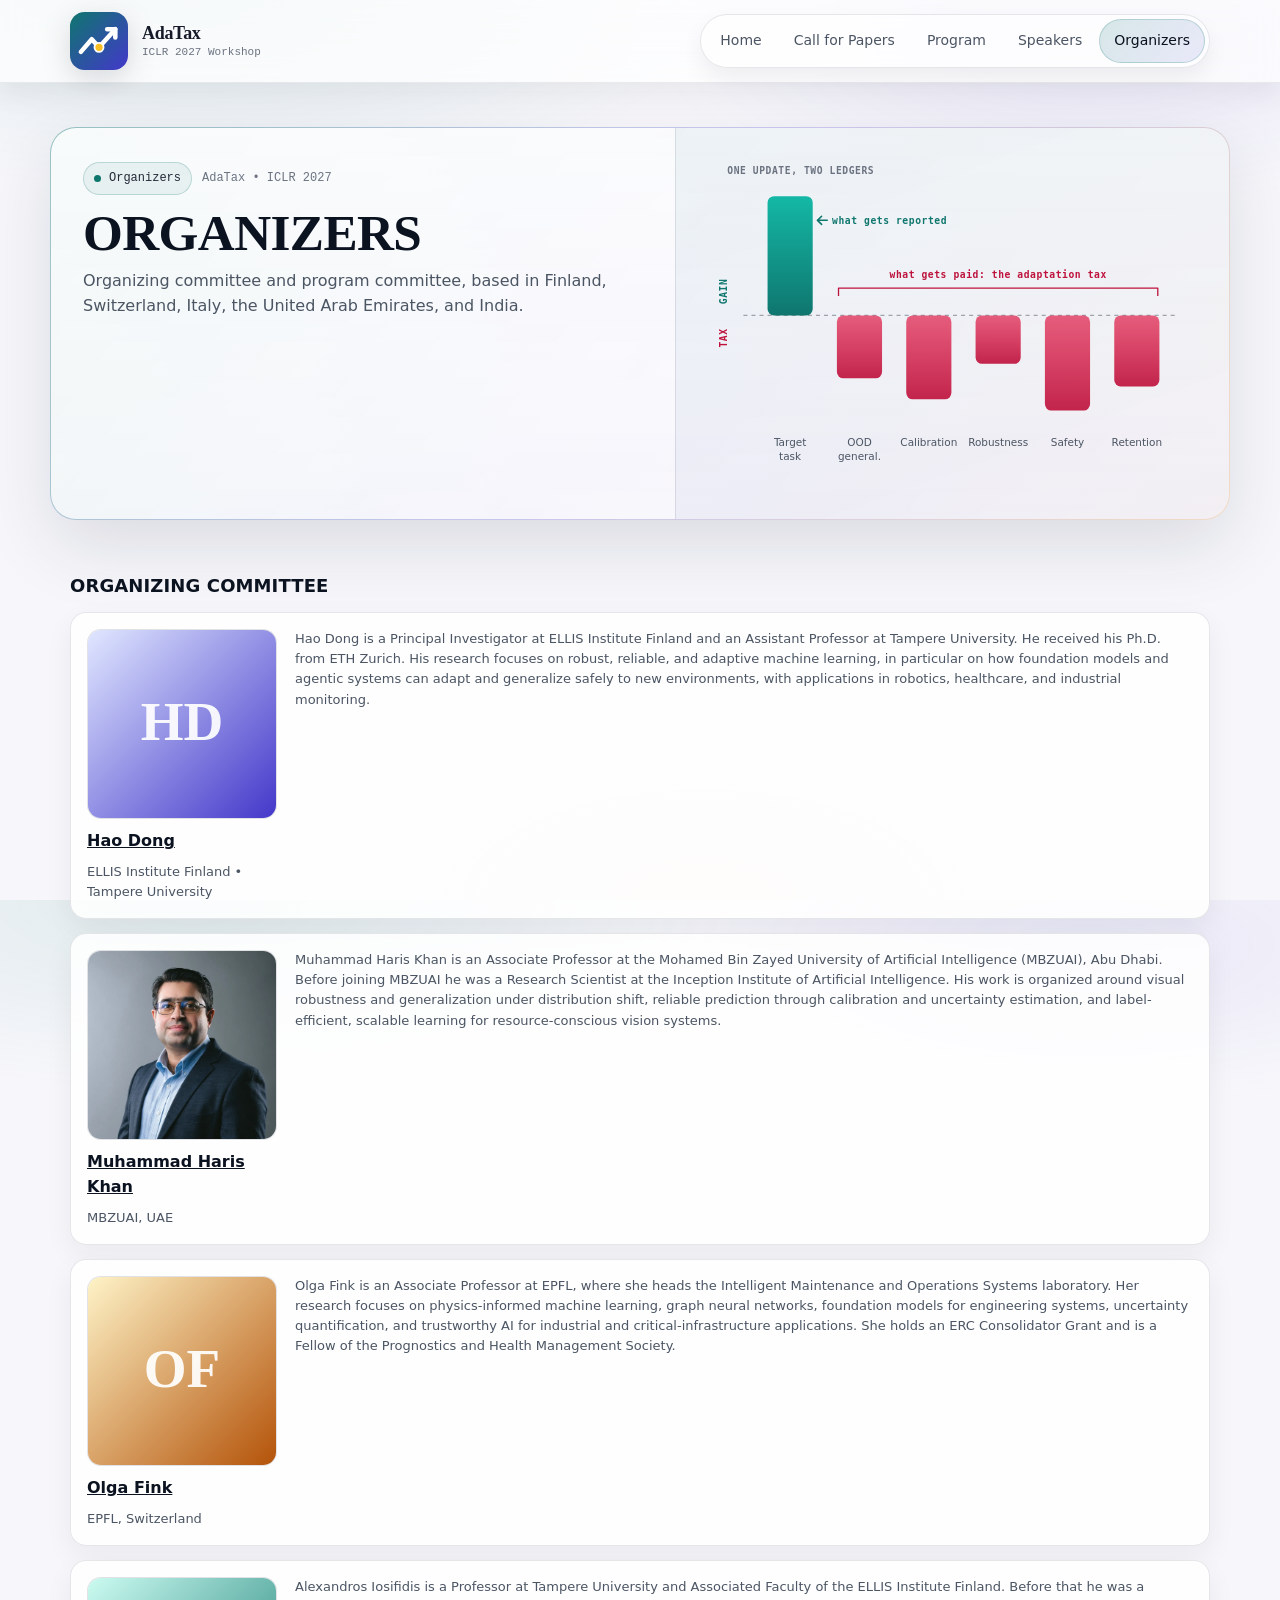
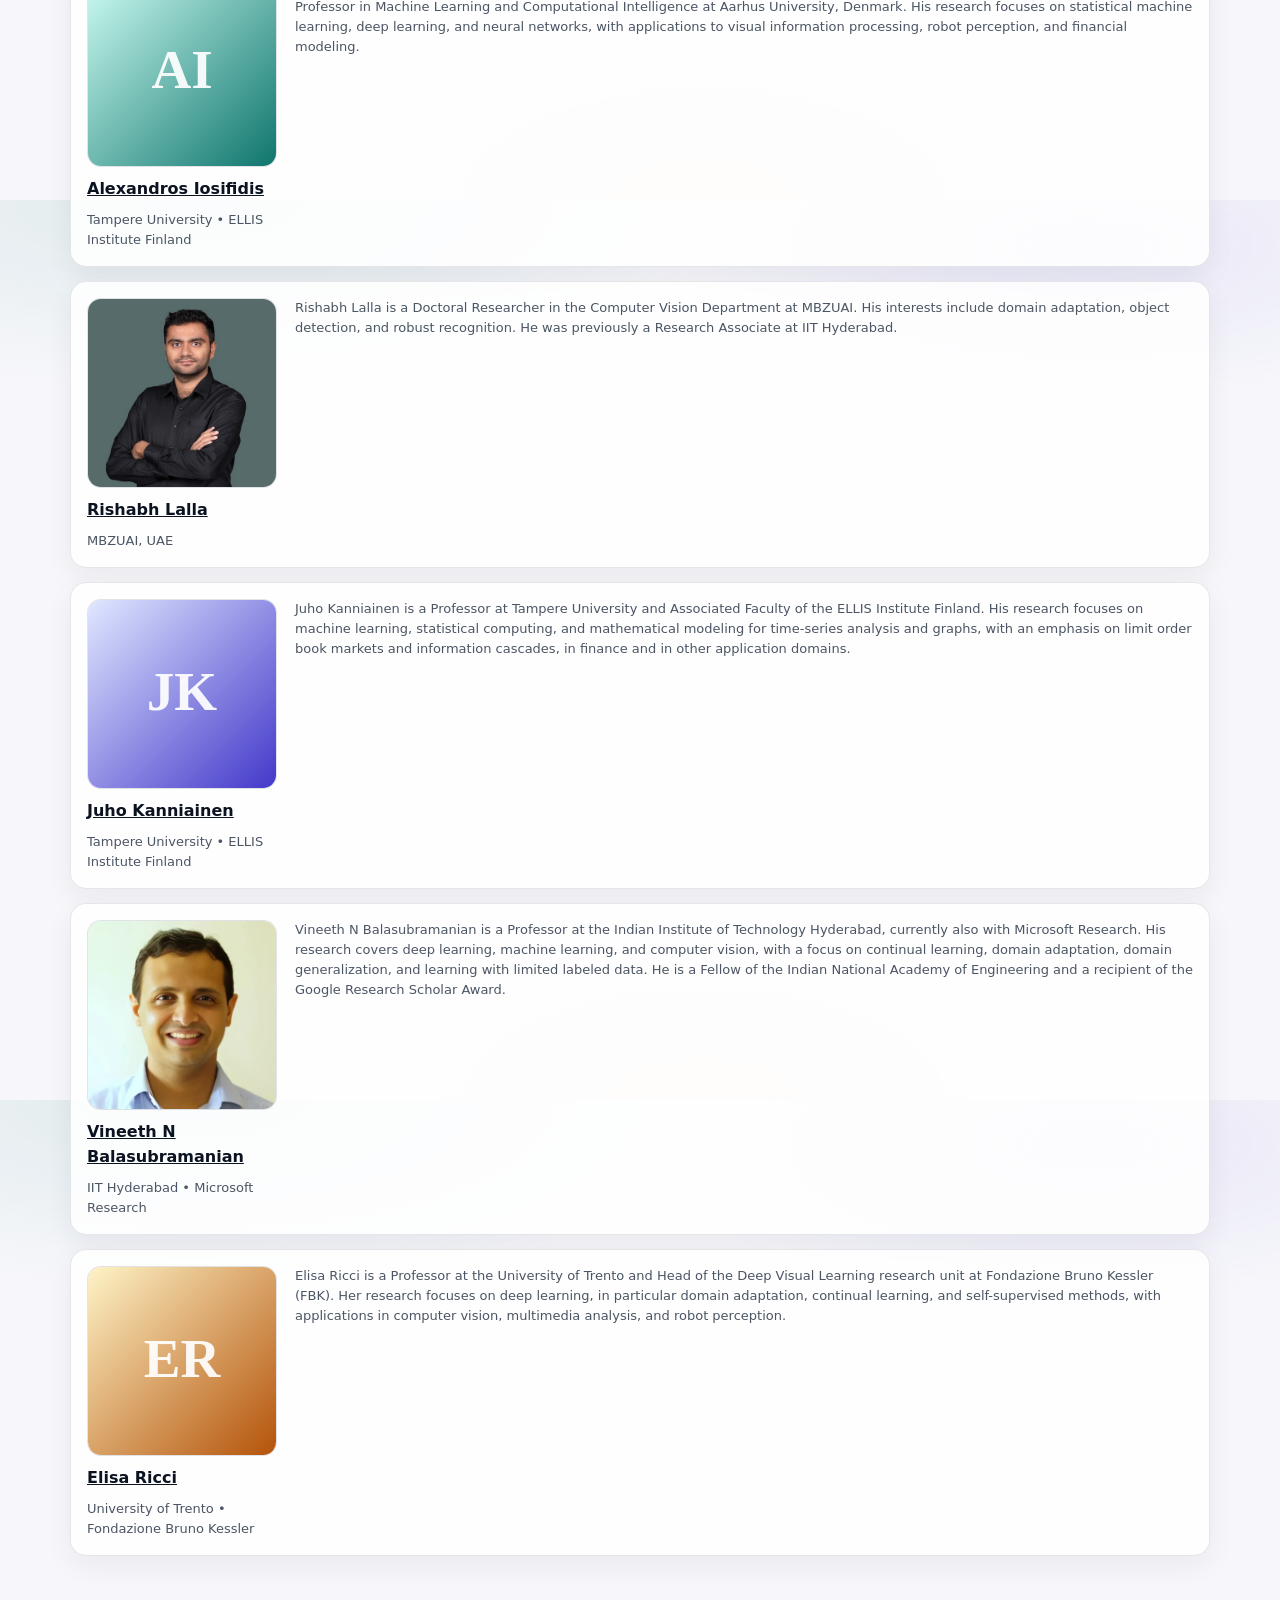
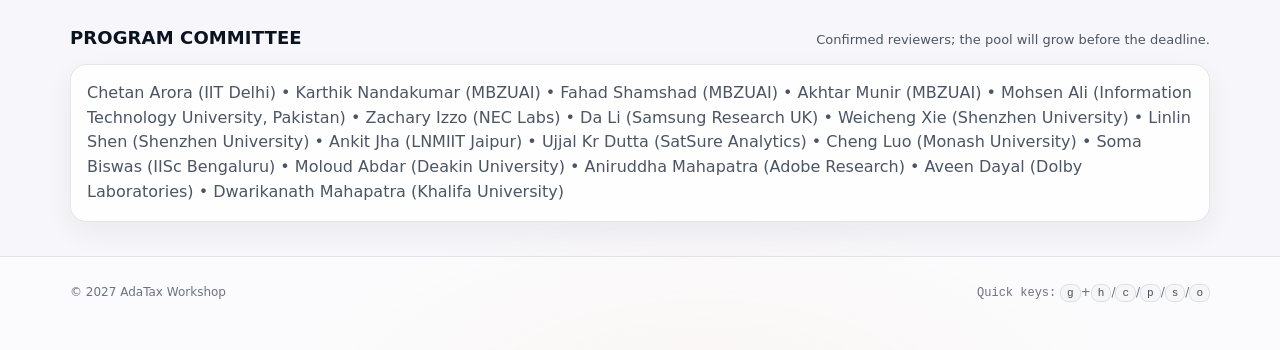
==== organizers.html @ 50b35547 "AdaTax @ ICLR 2027 workshop website Static site (Home, Call for Papers, Program, Speakers, Organizer" ====
<!DOCTYPE html>
<html lang="en">
<head>
<meta charset="utf-8"/>
<meta content="width=device-width,initial-scale=1" name="viewport"/>
<title>AdaTax @ ICLR 2027 — Organizers</title>
<meta content="Organizers and program committee of AdaTax — The Adaptation Tax: What Breaks When We Update Models? at ICLR 2027." name="description"/>
<meta content="#0a0f1f" name="theme-color"/>
<link href="images/logo.svg" rel="icon" type="image/svg+xml"/>
<link href="styles.css" rel="stylesheet"/>
</head>
<body>
<div class="topbar">
<div class="container navwrap">
<div class="bar">
<a aria-label="AdaTax Home" class="brand" href="index.html">
<span class="logoWrap">
<img alt="AdaTax logo" class="logo" decoding="async" height="58" src="images/logo.svg" width="58"/>
</span>
<span class="brandText">
<span class="brandTitle"><span class="brandAcr">AdaTax</span></span>
<span class="brandMeta">ICLR 2027 Workshop</span>
</span>
</a>
<button aria-label="Toggle menu" class="menuBtn">Menu ▾</button>
<nav aria-label="Primary navigation" class="nav">
<a href="index.html">Home</a>
<a href="call-for-papers.html">Call for Papers</a>
<a href="program.html">Program</a>
<a href="speakers.html">Speakers</a>
<a href="organizers.html">Organizers</a>
</nav>
</div>
</div>
</div>
<main>
<div class="container hero">
<div class="heroCard">
<div class="heroGrid">
<div class="heroText">
<div class="kicker">
<span class="pill"><span class="dot"></span>Organizers</span>
<span>AdaTax • ICLR 2027</span>
</div>
<h1>ORGANIZERS</h1>
<p class="sub">
            Organizing committee and program committee, based in Finland, Switzerland, Italy, the United Arab Emirates, and India.
          </p>
</div>
<div aria-hidden="true" class="heroArt">
<img alt="" src="images/hero.svg"/>
</div>
</div>
</div>
</div>
<section>
<div class="container">
<div class="sectionHead">
<h2>Organizing Committee</h2>
</div>
<div class="grid cols1">
<div class="card"><div class="cardPad"><div class="orgRow"><div class="orgLeft"><div class="orgPhoto"><img alt="Hao Dong" src="images/people/hao-dong.svg"/></div><div class="orgMeta"><h3><a class="nameLink" href="https://donghao51.github.io/" rel="noopener" target="_blank">Hao Dong</a></h3><div class="aff">ELLIS Institute Finland • Tampere University</div></div></div><div class="orgBio"><p>Hao Dong is a Principal Investigator at ELLIS Institute Finland and an Assistant Professor at Tampere University. He received his Ph.D. from ETH Zurich. His research focuses on robust, reliable, and adaptive machine learning, in particular on how foundation models and agentic systems can adapt and generalize safely to new environments, with applications in robotics, healthcare, and industrial monitoring.</p></div></div></div></div>
<div class="card"><div class="cardPad"><div class="orgRow"><div class="orgLeft"><div class="orgPhoto"><img alt="Muhammad Haris Khan" src="images/people/muhammad-haris-khan.jpg"/></div><div class="orgMeta"><h3><a class="nameLink" href="https://m-haris-khan.com/" rel="noopener" target="_blank">Muhammad Haris Khan</a></h3><div class="aff">MBZUAI, UAE</div></div></div><div class="orgBio"><p>Muhammad Haris Khan is an Associate Professor at the Mohamed Bin Zayed University of Artificial Intelligence (MBZUAI), Abu Dhabi. Before joining MBZUAI he was a Research Scientist at the Inception Institute of Artificial Intelligence. His work is organized around visual robustness and generalization under distribution shift, reliable prediction through calibration and uncertainty estimation, and label-efficient, scalable learning for resource-conscious vision systems.</p></div></div></div></div>
<div class="card"><div class="cardPad"><div class="orgRow"><div class="orgLeft"><div class="orgPhoto"><img alt="Olga Fink" src="images/people/olga-fink.svg"/></div><div class="orgMeta"><h3><a class="nameLink" href="https://people.epfl.ch/olga.fink?lang=en" rel="noopener" target="_blank">Olga Fink</a></h3><div class="aff">EPFL, Switzerland</div></div></div><div class="orgBio"><p>Olga Fink is an Associate Professor at EPFL, where she heads the Intelligent Maintenance and Operations Systems laboratory. Her research focuses on physics-informed machine learning, graph neural networks, foundation models for engineering systems, uncertainty quantification, and trustworthy AI for industrial and critical-infrastructure applications. She holds an ERC Consolidator Grant and is a Fellow of the Prognostics and Health Management Society.</p></div></div></div></div>
<div class="card"><div class="cardPad"><div class="orgRow"><div class="orgLeft"><div class="orgPhoto"><img alt="Alexandros Iosifidis" src="images/people/alexandros-iosifidis.svg"/></div><div class="orgMeta"><h3><a class="nameLink" href="https://sites.google.com/view/iosifidis" rel="noopener" target="_blank">Alexandros Iosifidis</a></h3><div class="aff">Tampere University • ELLIS Institute Finland</div></div></div><div class="orgBio"><p>Alexandros Iosifidis is a Professor at Tampere University and Associated Faculty of the ELLIS Institute Finland. Before that he was a Professor in Machine Learning and Computational Intelligence at Aarhus University, Denmark. His research focuses on statistical machine learning, deep learning, and neural networks, with applications to visual information processing, robot perception, and financial modeling.</p></div></div></div></div>
<div class="card"><div class="cardPad"><div class="orgRow"><div class="orgLeft"><div class="orgPhoto"><img alt="Rishabh Lalla" src="images/people/rishabh-lalla.jpg"/></div><div class="orgMeta"><h3><a class="nameLink" href="https://scholar.google.com/citations?user=XBQr2lwAAAAJ&amp;hl=en" rel="noopener" target="_blank">Rishabh Lalla</a></h3><div class="aff">MBZUAI, UAE</div></div></div><div class="orgBio"><p>Rishabh Lalla is a Doctoral Researcher in the Computer Vision Department at MBZUAI. His interests include domain adaptation, object detection, and robust recognition. He was previously a Research Associate at IIT Hyderabad.</p></div></div></div></div>
<div class="card"><div class="cardPad"><div class="orgRow"><div class="orgLeft"><div class="orgPhoto"><img alt="Juho Kanniainen" src="images/people/juho-kanniainen.svg"/></div><div class="orgMeta"><h3><a class="nameLink" href="https://www.tuni.fi/fi/ihmiset/juho-kanniainen" rel="noopener" target="_blank">Juho Kanniainen</a></h3><div class="aff">Tampere University • ELLIS Institute Finland</div></div></div><div class="orgBio"><p>Juho Kanniainen is a Professor at Tampere University and Associated Faculty of the ELLIS Institute Finland. His research focuses on machine learning, statistical computing, and mathematical modeling for time-series analysis and graphs, with an emphasis on limit order book markets and information cascades, in finance and in other application domains.</p></div></div></div></div>
<div class="card"><div class="cardPad"><div class="orgRow"><div class="orgLeft"><div class="orgPhoto"><img alt="Vineeth N Balasubramanian" src="images/people/vineeth-balasubramanian.jpg"/></div><div class="orgMeta"><h3><a class="nameLink" href="https://people.iith.ac.in/vineethnb/" rel="noopener" target="_blank">Vineeth N Balasubramanian</a></h3><div class="aff">IIT Hyderabad • Microsoft Research</div></div></div><div class="orgBio"><p>Vineeth N Balasubramanian is a Professor at the Indian Institute of Technology Hyderabad, currently also with Microsoft Research. His research covers deep learning, machine learning, and computer vision, with a focus on continual learning, domain adaptation, domain generalization, and learning with limited labeled data. He is a Fellow of the Indian National Academy of Engineering and a recipient of the Google Research Scholar Award.</p></div></div></div></div>
<div class="card"><div class="cardPad"><div class="orgRow"><div class="orgLeft"><div class="orgPhoto"><img alt="Elisa Ricci" src="images/people/elisa-ricci.svg"/></div><div class="orgMeta"><h3><a class="nameLink" href="https://eliricci.eu/" rel="noopener" target="_blank">Elisa Ricci</a></h3><div class="aff">University of Trento • Fondazione Bruno Kessler</div></div></div><div class="orgBio"><p>Elisa Ricci is a Professor at the University of Trento and Head of the Deep Visual Learning research unit at Fondazione Bruno Kessler (FBK). Her research focuses on deep learning, in particular domain adaptation, continual learning, and self-supervised methods, with applications in computer vision, multimedia analysis, and robot perception.</p></div></div></div></div>
</div>
</div>
</section>
<section>
<div class="container">
<div class="sectionHead">
<h2>Program Committee</h2>
<p>Confirmed reviewers; the pool will grow before the deadline.</p>
</div>
<div class="card">
<div class="cardPad">
<p style="margin:0; color:var(--muted);">
            Chetan Arora (IIT Delhi) • Karthik Nandakumar (MBZUAI) • Fahad Shamshad (MBZUAI) • Akhtar Munir (MBZUAI) • Mohsen Ali (Information Technology University, Pakistan) • Zachary Izzo (NEC Labs) • Da Li (Samsung Research UK) • Weicheng Xie (Shenzhen University) • Linlin Shen (Shenzhen University) • Ankit Jha (LNMIIT Jaipur) • Ujjal Kr Dutta (SatSure Analytics) • Cheng Luo (Monash University) • Soma Biswas (IISc Bengaluru) • Moloud Abdar (Deakin University) • Aniruddha Mahapatra (Adobe Research) • Aveen Dayal (Dolby Laboratories) • Dwarikanath Mahapatra (Khalifa University)
          </p>
</div>
</div>
</div>
</section>
</main>
<footer class="footer">
<div class="container footerGrid">
<div>© 2027 AdaTax Workshop</div>
<div style="text-align:right;">
<span style="font-family:var(--mono);">Quick keys:</span>
<kbd class="key">g</kbd>+<kbd class="key">h</kbd>/<kbd class="key">c</kbd>/<kbd class="key">p</kbd>/<kbd class="key">s</kbd>/<kbd class="key">o</kbd>
</div>
</div>
</footer>
<script src="script.js"></script>
</body>
</html>
---- styles.css ----
:root{
  --bg: #f7f7fb;
  --paper: #ffffff;
  --ink: #0b1220;
  --muted: #4b5563;
  --faint: #6b7280;
  --line: rgba(15,23,42,.10);
  --shadow: 0 18px 55px rgba(15,23,42,.10);

  --accent: #0f766e; /* teal */
  --accent2:#4338ca; /* indigo */
  --accent3:#d97706; /* amber */

  --radius: 16px;
  --radius2: 26px;
  --max: 1180px;

  --sans: ui-sans-serif, system-ui, -apple-system, Segoe UI, Roboto, Helvetica, Arial, "Apple Color Emoji","Segoe UI Emoji";
  --serif: ui-serif, Georgia, Cambria, "Times New Roman", Times, serif;
  --mono: ui-monospace, SFMono-Regular, Menlo, Monaco, Consolas, "Liberation Mono", "Courier New", monospace;
}

*{box-sizing:border-box}
html,body{height:100%}
body{
  margin:0;
  font-family: var(--sans);
  color: var(--ink);
  line-height:1.55;
  background:
    radial-gradient(900px 320px at 15% 0%, rgba(15,118,110,.10), transparent 60%),
    radial-gradient(800px 300px at 85% 5%, rgba(67,56,202,.08), transparent 55%),
    radial-gradient(700px 320px at 55% 100%, rgba(217,119,6,.08), transparent 60%),
    var(--bg);
}

a{color:inherit}
a:hover{opacity:.92}
small{color:var(--faint)}
img{max-width:100%; display:block}

.container{max-width:var(--max); margin:0 auto; padding:0 20px; position:relative}


.topbar{
  position:sticky; top:0; z-index:60;
  background: rgba(255,255,255,.72);
  backdrop-filter: blur(16px);
  border-bottom:1px solid rgba(15,23,42,.08);
  box-shadow: 0 12px 28px rgba(2,6,23,.06);
}
.topbar:after{display:none}
.bar{
  display:flex; align-items:center; justify-content:space-between;
  gap:16px;
  padding:12px 0;
}
.brand{
  display:flex; align-items:center; gap:14px;
  text-decoration:none;
}
.logoWrap{
  width:150px; height:101px;
  border-radius:0;
  padding:0;
  background: transparent;
  box-shadow: none;
  flex: 0 0 auto;
}
.logo{
  width:100%; height:100%;
  border-radius:0;
  display:block;
  object-fit: contain;
  border:0;
  background: transparent;
  filter: drop-shadow(0 12px 18px rgba(2,6,23,.16));
}
.brandText{display:flex; flex-direction:column; line-height:1.05}
.brandTitle{
  font-weight:800;
  font-size:18px;
  letter-spacing:-.3px;
  color: rgba(2,6,23,.92);
  white-space:nowrap;
}
.brandAcr{font-family: var(--serif)}
.brandEdition{
  font-family: var(--mono);
  font-weight:650;
  font-size:12px;
  color: rgba(2,6,23,.62);
}
.brandMeta{
  font-family: var(--mono);
  font-size:11px;
  color: var(--faint);
  margin-top:4px;
  white-space:nowrap;
}
@media (max-width: 520px){
  .logoWrap{width:96px; height:64px}
  .brandTitle{font-size:16px}
}

@media (max-width: 420px){
  .brandEdition{display:none}
  .brandMeta{display:none}
  .brandTitle{font-size:15px}
}

.nav{
  display:flex; align-items:center; gap:2px;
  padding:4px;
  border-radius:999px;
  border:1px solid rgba(15,23,42,.10);
  background: rgba(255,255,255,.58);
  box-shadow: 0 10px 22px rgba(2,6,23,.06);
}
.nav a{
  text-decoration:none;
  color: var(--muted);
  font-size:14px;
  padding:10px 14px;
  border-radius: 999px;
  border:1px solid transparent;
}
.nav a.active{
  color: var(--ink);
  background: linear-gradient(135deg, rgba(15,118,110,.16), rgba(67,56,202,.10));
  border-color: rgba(15,118,110,.22);
}
.nav a:hover{
  color: var(--ink);
  background: rgba(15,23,42,.03);
  border-color: rgba(15,23,42,.10);
}
.menuBtn{
  display:none;
  border:1px solid var(--line);
  background: rgba(15,23,42,.03);
  padding:10px 12px;
  border-radius: 999px;
  cursor:pointer;
}
@media (max-width: 920px){
  .nav{display:none}
  .menuBtn{display:inline-flex}
  .navwrap.open .nav{
    display:flex;
    position:absolute;
    top:100%;
    left:0; right:0;
    flex-direction:column;
    align-items:flex-start;
    gap:6px;
    padding:10px 20px 16px;
    background: rgba(247,247,251,.94);
    border-bottom:1px solid var(--line);
  }
  .navwrap.open .nav a{width:100%}
}

/* hero */
.hero{padding:44px 0 18px}
.heroCard{
  border-radius: var(--radius2);
  border:1px solid transparent;
  background:
    linear-gradient(rgba(255,255,255,.92), rgba(255,255,255,.84)) padding-box,
    linear-gradient(125deg, rgba(15,118,110,.40), rgba(67,56,202,.26), rgba(217,119,6,.22)) border-box;
  box-shadow: 0 26px 70px rgba(15,23,42,.12);
  overflow:hidden;
}
.heroGrid{
  display:grid;
  grid-template-columns: 1.06fr .94fr;
}
@media (max-width: 980px){ .heroGrid{grid-template-columns:1fr} }

.heroText{padding:34px 32px 30px}
.heroArt{
  border-left:1px solid var(--line);
  background: rgba(15,23,42,.01);
  display:grid; place-items:stretch;
}
@media (max-width: 980px){ .heroArt{border-left:0; border-top:1px solid var(--line)} }
.heroArt img{width:100%; height:100%; object-fit:cover; min-height: 280px}

.kicker{
  display:flex; flex-wrap:wrap; gap:10px; align-items:center;
  font-family: var(--mono);
  font-size:12px;
  color: var(--faint);
}
.pill{
  display:inline-flex; align-items:center; gap:8px;
  padding:6px 10px;
  border-radius:999px;
  border:1px solid rgba(15,118,110,.22);
  background: rgba(15,118,110,.07);
  color: rgba(2,6,23,.85);
}
.pill .dot{width:7px; height:7px; border-radius:50%; background: var(--accent)}
h1{
  font-family: var(--serif);
  margin:12px 0 10px;
  font-size: clamp(34px, 4vw, 52px);
  line-height: 1.03;
  letter-spacing: -.6px;
}
@media (max-width: 520px){ h1{font-size:34px} }

.sub{
  margin:0;
  color: var(--muted);
  font-size: 16px;
  max-width: 70ch;
}
.infoRow{
  display:flex; flex-wrap:wrap; gap:10px;
  margin-top:16px;
}
.chip{
  display:inline-flex; align-items:center; gap:10px;
  padding:10px 12px;
  border-radius: 999px;
  border:1px solid var(--line);
  background: rgba(15,23,42,.02);
  color: rgba(2,6,23,.86);
  font-size:13px;
}
.chip b{font-family: var(--mono); font-weight:650; color: rgba(2,6,23,.72)}
.actions{display:flex; flex-wrap:wrap; gap:10px; margin-top:16px}
.btn{
  display:inline-flex; align-items:center; gap:10px;
  padding:10px 14px;
  border-radius: 999px;
  border:1px solid var(--line);
  background: rgba(15,23,42,.02);
  text-decoration:none;
  color: var(--ink);
  font-size:14px;
}
.btn.primary{
  border-color: rgba(15,118,110,.22);
  background: linear-gradient(135deg, rgba(15,118,110,.10), rgba(67,56,202,.08));
}
.btn small{font-family: var(--mono); font-size:11px; color: var(--faint)}

/* sections */
section{padding:34px 0}
.sectionHead{
  display:flex; align-items:baseline; justify-content:space-between;
  gap:14px;
  margin-bottom:12px;
}
.sectionHead h2{
  margin:0;
  font-size:18px;
  letter-spacing:.12px;
  text-transform: uppercase;
}
.sectionHead p{margin:0; color: var(--muted); font-size:13px}

/* cards & grids */
.grid{display:grid; gap:14px}
.grid.cols3{grid-template-columns: repeat(3, minmax(0,1fr))}
.grid.cols2{grid-template-columns: repeat(2, minmax(0,1fr))}
@media (max-width: 980px){
  .grid.cols3{grid-template-columns: repeat(2, minmax(0,1fr))}
}
@media (max-width: 560px){
  .grid.cols3,.grid.cols2{grid-template-columns:1fr}
}

.card{
  border:1px solid var(--line);
  border-radius: var(--radius);
  background: rgba(255,255,255,.86);
  box-shadow: 0 10px 28px rgba(15,23,42,.06);
  overflow:hidden;
}
.cardPad{padding:16px}

/* big images */
.media{
  width: 100%;
  aspect-ratio: 1 / 1;         /* square tiles for 512×512 images */
  overflow: hidden;
  border-bottom: 1px solid var(--line);
  background: rgba(15,23,42,.02);
}
.media img{
  width: 100%;
  height: 100%;
  object-fit: cover;           /* safe: container is square */
  object-position: center;
  display: block;
}

/* remove CV overlay artifacts from older markup */
.corners, .corner, .badge{display:none !important}

.personTitle{
  display:flex; align-items:flex-start; justify-content:space-between; gap:10px;
}
.personTitle h3{
  margin:0;
  font-size:15px;
  letter-spacing:.1px;
}
.personTitle a.nameLink{
  text-decoration: underline;
  text-decoration-color: rgba(15,23,42,.18);
}
.personTitle .aff{
  margin-top:4px;
  color: var(--muted);
  font-size:13px;
}

ul.clean{
  margin:0;
  padding-left: 18px;
  color: var(--muted);
}
ul.clean li{margin:7px 0}

.paperList{
  margin:0;
  padding-left: 22px;
}
.paperList li{
  margin: 10px 0;
  padding-left: 4px;
}
.paperList li + li{
  border-top: 1px solid var(--line);
  padding-top: 12px;
}
.paperList .paperTitle{
  font-size: 15px;
  font-weight: 600;
  color: rgba(2,6,23,.92);
  letter-spacing: .1px;
}
.paperList .aff{
  margin-top: 4px;
  color: var(--muted);
  font-size: 13px;
}
.paperTag{
  display: inline-block !important;
  margin-left: 8px;
  padding: 2px 8px;
  border-radius: 999px;
  font-family: var(--mono);
  font-size: 11px;
  font-weight: 600;
  letter-spacing: .3px;
  vertical-align: middle;
}
.paperTag.tag4p{
  background: rgba(234,179,8,.15);
  color: #92560a;
  border: 1px solid rgba(234,179,8,.45);
}
.paperTag.boardId{
  float: right;
  margin-left: 12px;
  background: rgba(67,56,202,.12);
  color: #1d4ed8;
  border: 1px solid rgba(67,56,202,.4);
}

/* tables */
.tableWrap{
  overflow:auto;
  border-radius: var(--radius2);
  border:1px solid var(--line);
  background: rgba(255,255,255,.86);
  box-shadow: 0 10px 26px rgba(15,23,42,.06);
}
table{border-collapse:collapse; width:100%; min-width:680px}
th,td{
  padding:12px 14px;
  border-bottom:1px solid var(--line);
  text-align:left;
  vertical-align:top;
  font-size:13px;
}
th{
  font-family: var(--mono);
  color: rgba(2,6,23,.85);
  background: rgba(15,23,42,.02);
}
td{color: var(--muted)}
tr:last-child td{border-bottom:0}

/* footer */
.footer{
  padding:26px 0 48px;
  color: var(--faint);
  border-top:1px solid var(--line);
  font-size:12px;
  background: rgba(255,255,255,.55);
}
.footerGrid{
  display:grid;
  grid-template-columns: 1fr auto;
  gap:12px;
  align-items:center;
}
@media (max-width: 720px){ .footerGrid{grid-template-columns:1fr} }

kbd.key{
  padding:2px 6px;
  border-radius: 8px;
  border:1px solid var(--line);
  background: rgba(15,23,42,.02);
  font-size:11px;
  font-family: var(--mono);
  color: rgba(2,6,23,.70);
}


/* program: schedule + invited talks */
.tbdCard{border-radius: var(--radius2)}
.tbdText{
  margin:0;
  padding: 10px 2px;
  font-family: var(--mono);
  font-size: 16px;
  color: rgba(2,6,23,.78);
}

.schedNote{
  font-family: var(--mono);
  font-size: 12px;
  font-weight: 500;
  text-transform: none;
  letter-spacing: 0;
  color: var(--faint);
  margin-left: 8px;
}

.schedTable table{min-width: 560px}
.schedTable th{
  font-size: 12px;
  text-transform: uppercase;
  letter-spacing: .08em;
  padding: 14px 18px;
  background: linear-gradient(135deg, rgba(15,118,110,.08), rgba(67,56,202,.05));
  border-bottom: 1px solid rgba(15,118,110,.18);
}
.schedTable td{
  padding: 14px 18px;
  color: var(--ink);
  transition: background .15s ease;
}
.schedTable tbody tr:hover td{
  background: rgba(15,118,110,.04);
}
.schedTable .schedTime{
  font-family: var(--mono);
  font-size: 13px;
  font-weight: 650;
  color: rgba(2,6,23,.78);
  display: inline-block;
  padding: 4px 10px;
  border-radius: 999px;
  background: rgba(15,23,42,.04);
  border: 1px solid var(--line);
  white-space: nowrap;
}
.schedTable .schedActivity{
  font-size: 14px;
  font-weight: 600;
  color: var(--ink);
}
.schedTable tr.schedBreak td{
  background: rgba(217,119,6,.04);
}
.schedTable tr.schedBreak:hover td{
  background: rgba(217,119,6,.08);
}
.schedTable tr.schedBreak .schedActivity{
  color: rgba(2,6,23,.82);
  font-style: italic;
}
.schedTable tr.schedBreak .schedTime{
  background: rgba(217,119,6,.10);
  border-color: rgba(217,119,6,.22);
  color: rgba(154,52,18,.95);
}

.talkList{display:grid; gap:14px}
.talk{
  display:flex;
  gap:18px;
  padding:16px;
  align-items:flex-start;
}
.talkLeft{
  width: 230px;
  flex: 0 0 230px;
  display:flex;
  flex-direction:column;
  align-items:center;
  gap:10px;
  padding-right: 14px;
  border-right: 1px solid var(--line);
}
.talkPhoto{
  width: 132px;
  height: 132px;
  border-radius: 24px;
  object-fit: cover;
  border: 1px solid rgba(15,23,42,.10);
  box-shadow: 0 14px 28px rgba(2,6,23,.10);
  background: rgba(15,23,42,.02);
}
.talkWho{display:flex; flex-direction:column; gap:4px; text-align:center}
.talkName{font-weight: 850; letter-spacing: -.2px}
.talkAff{font-family: var(--mono); font-size: 12px; color: var(--muted)}

.talkRight{flex:1; min-width:0}
.talkField{margin:0 0 10px; color: var(--muted); font-size:14px; line-height:1.6}
.talkField:last-child{margin-bottom:0}
.talkLabel{font-family: var(--mono); font-weight:650; color: rgba(2,6,23,.85)}

@media (max-width: 780px){
  .talk{flex-direction:column}
  .talkLeft{
    width:auto; flex: 0 0 auto;
    flex-direction:row;
    justify-content:flex-start;
    align-items:center;
    text-align:left;
    padding-right:0;
    border-right:0;
    padding-bottom:12px;
    border-bottom: 1px solid var(--line);
  }
  .talkWho{text-align:left}
  .talkPhoto{width:96px; height:96px; border-radius:18px}
}


/* organizers layout */
.grid.cols1{grid-template-columns:1fr}
.orgRow{display:flex; gap:18px; align-items:flex-start}
.orgLeft{flex:0 0 190px; display:flex; flex-direction:column; gap:10px}
.orgPhoto{width:190px; aspect-ratio:1/1; overflow:hidden; border-radius:14px; border:1px solid var(--line); background: rgba(15,23,42,.02)}
.orgPhoto img{width:100%; height:100%; object-fit:cover}
.orgMeta h3{margin:0; font-size:16px}
.orgMeta .aff{margin-top:6px; color: var(--muted); font-size:13px}
.orgMeta .email{margin-top:6px; font-family: var(--mono); font-size:12px}
.orgMeta .email a{text-decoration:underline; text-decoration-color: rgba(15,23,42,.18)}
.orgBio{flex:1; color: var(--muted); font-size:13px}
.orgBio p{margin:0 0 10px}
.orgBio p:last-child{margin-bottom:0}
@media (max-width: 720px){
  .orgRow{flex-direction:column}
  .orgLeft{flex:0 0 auto; width:100%}
  .orgPhoto{width:100%}
}


/* ===== AdaTax additions ===== */
.logoWrap{width:58px; height:58px}
.logo{filter: drop-shadow(0 8px 14px rgba(2,6,23,.14))}
@media (max-width: 520px){ .logoWrap{width:46px; height:46px} }

.heroArt{background: linear-gradient(160deg, rgba(15,118,110,.06), rgba(67,56,202,.05))}
.heroArt img{object-fit:contain; padding:18px}

.notice{
  margin-top:16px;
  font-size:13px;
  color: var(--muted);
  padding:10px 12px;
  border-radius:12px;
  border:1px dashed rgba(217,119,6,.50);
  background: rgba(217,119,6,.06);
}

.grid.cols4{grid-template-columns: repeat(4, minmax(0,1fr))}
@media (max-width: 980px){ .grid.cols4{grid-template-columns: repeat(3, minmax(0,1fr))} }
@media (max-width: 720px){ .grid.cols4{grid-template-columns: repeat(2, minmax(0,1fr))} }

.cardPad p{margin:0 0 12px; color: var(--muted)}
.cardPad p:last-child{margin-bottom:0}
.cardPad h3{margin:0 0 8px; font-size:16px}
.cardPad p b, .cardPad li b{color: var(--ink)}

.qCard{border-top:3px solid var(--accent)}
.qCard.q2{border-top-color: var(--accent2)}
.qCard.q3{border-top-color: var(--accent3)}
.qLetter{
  font-family: var(--mono);
  font-size:12px;
  letter-spacing:.08em;
  text-transform:uppercase;
  color: var(--accent);
}
.qCard.q2 .qLetter{color: var(--accent2)}
.qCard.q3 .qLetter{color: #b45309}
.qCard h3{font-family: var(--serif); font-size:24px; margin:4px 0 8px}
.qCard .qAsk{font-style:italic; color: var(--ink)}

.datesTable table{min-width:0}
.datesTable td:first-child{white-space:nowrap; font-family: var(--mono); color: rgba(2,6,23,.80)}

.tag{
  display:inline-block;
  margin-left:6px;
  padding:1px 8px;
  border-radius:999px;
  font-family: var(--mono);
  font-size:11px;
  border:1px solid var(--line);
  background: rgba(15,23,42,.03);
  color: var(--faint);
  vertical-align: middle;
}
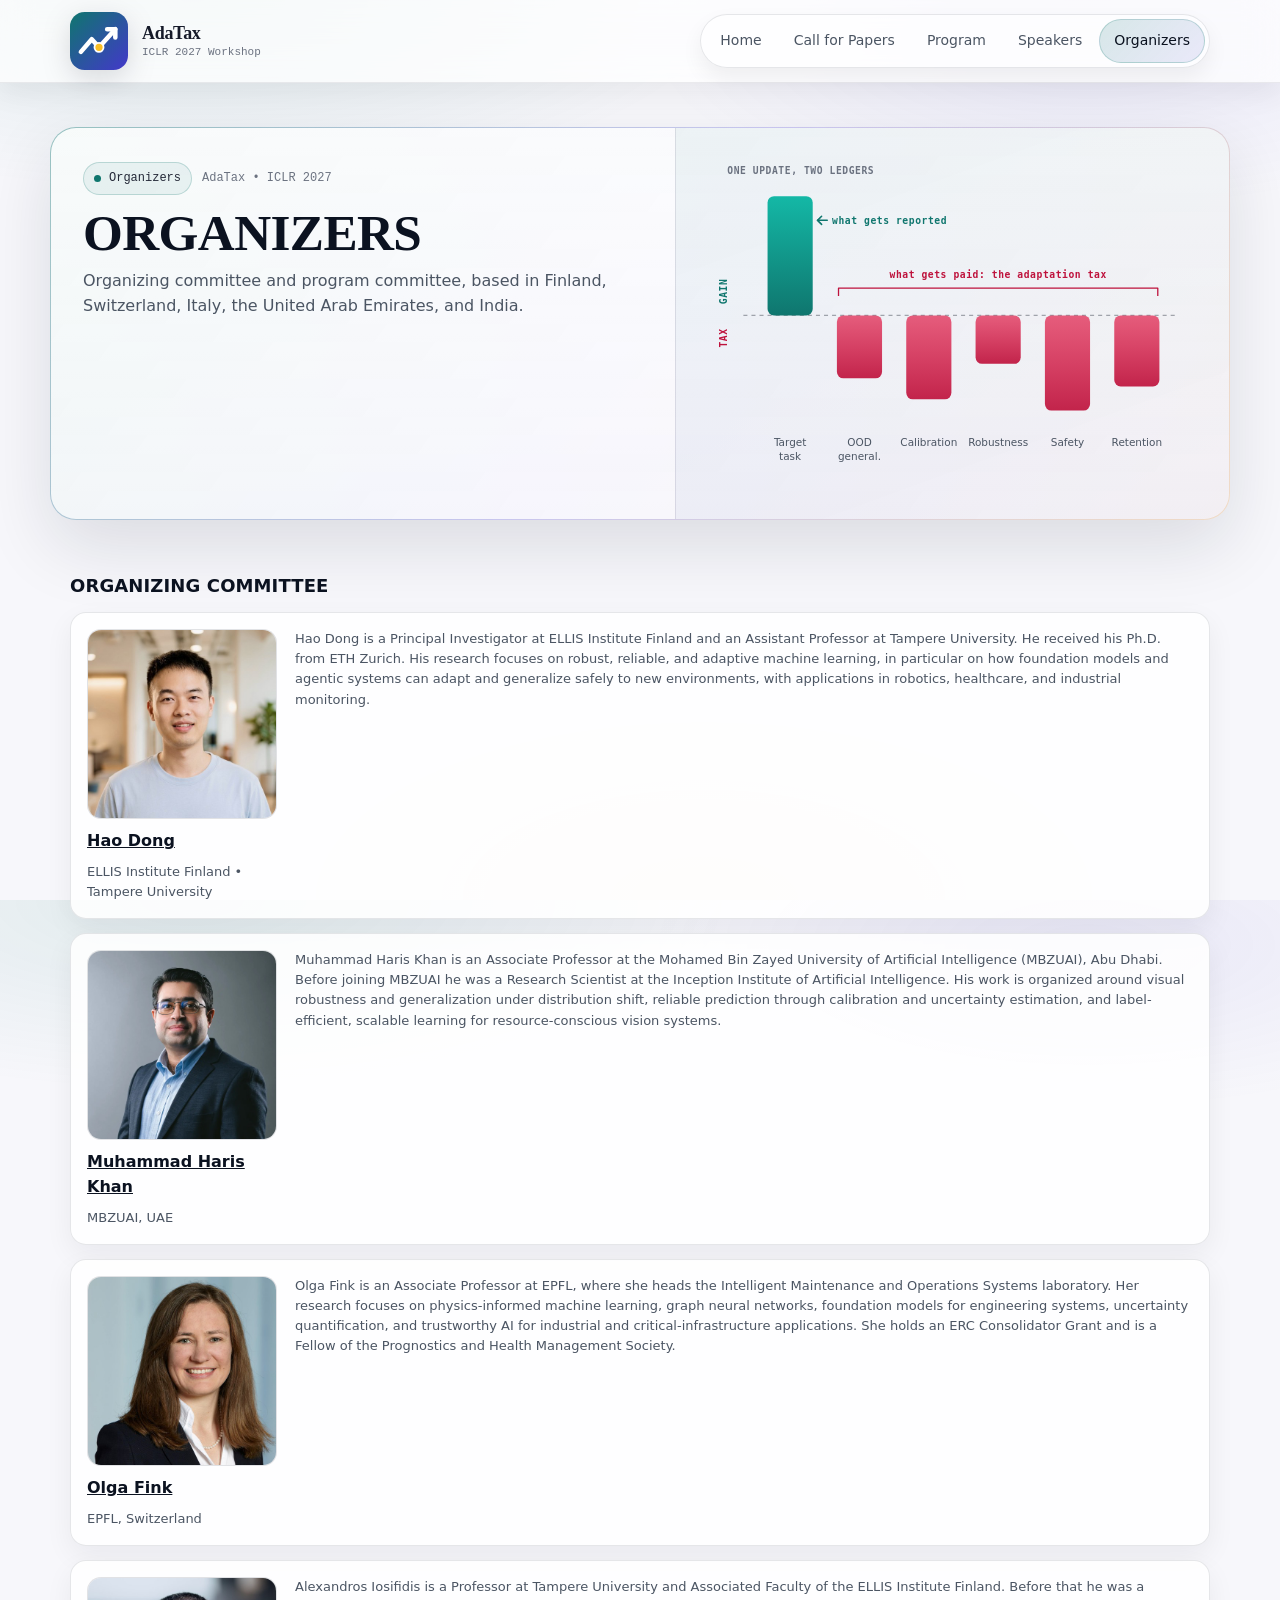
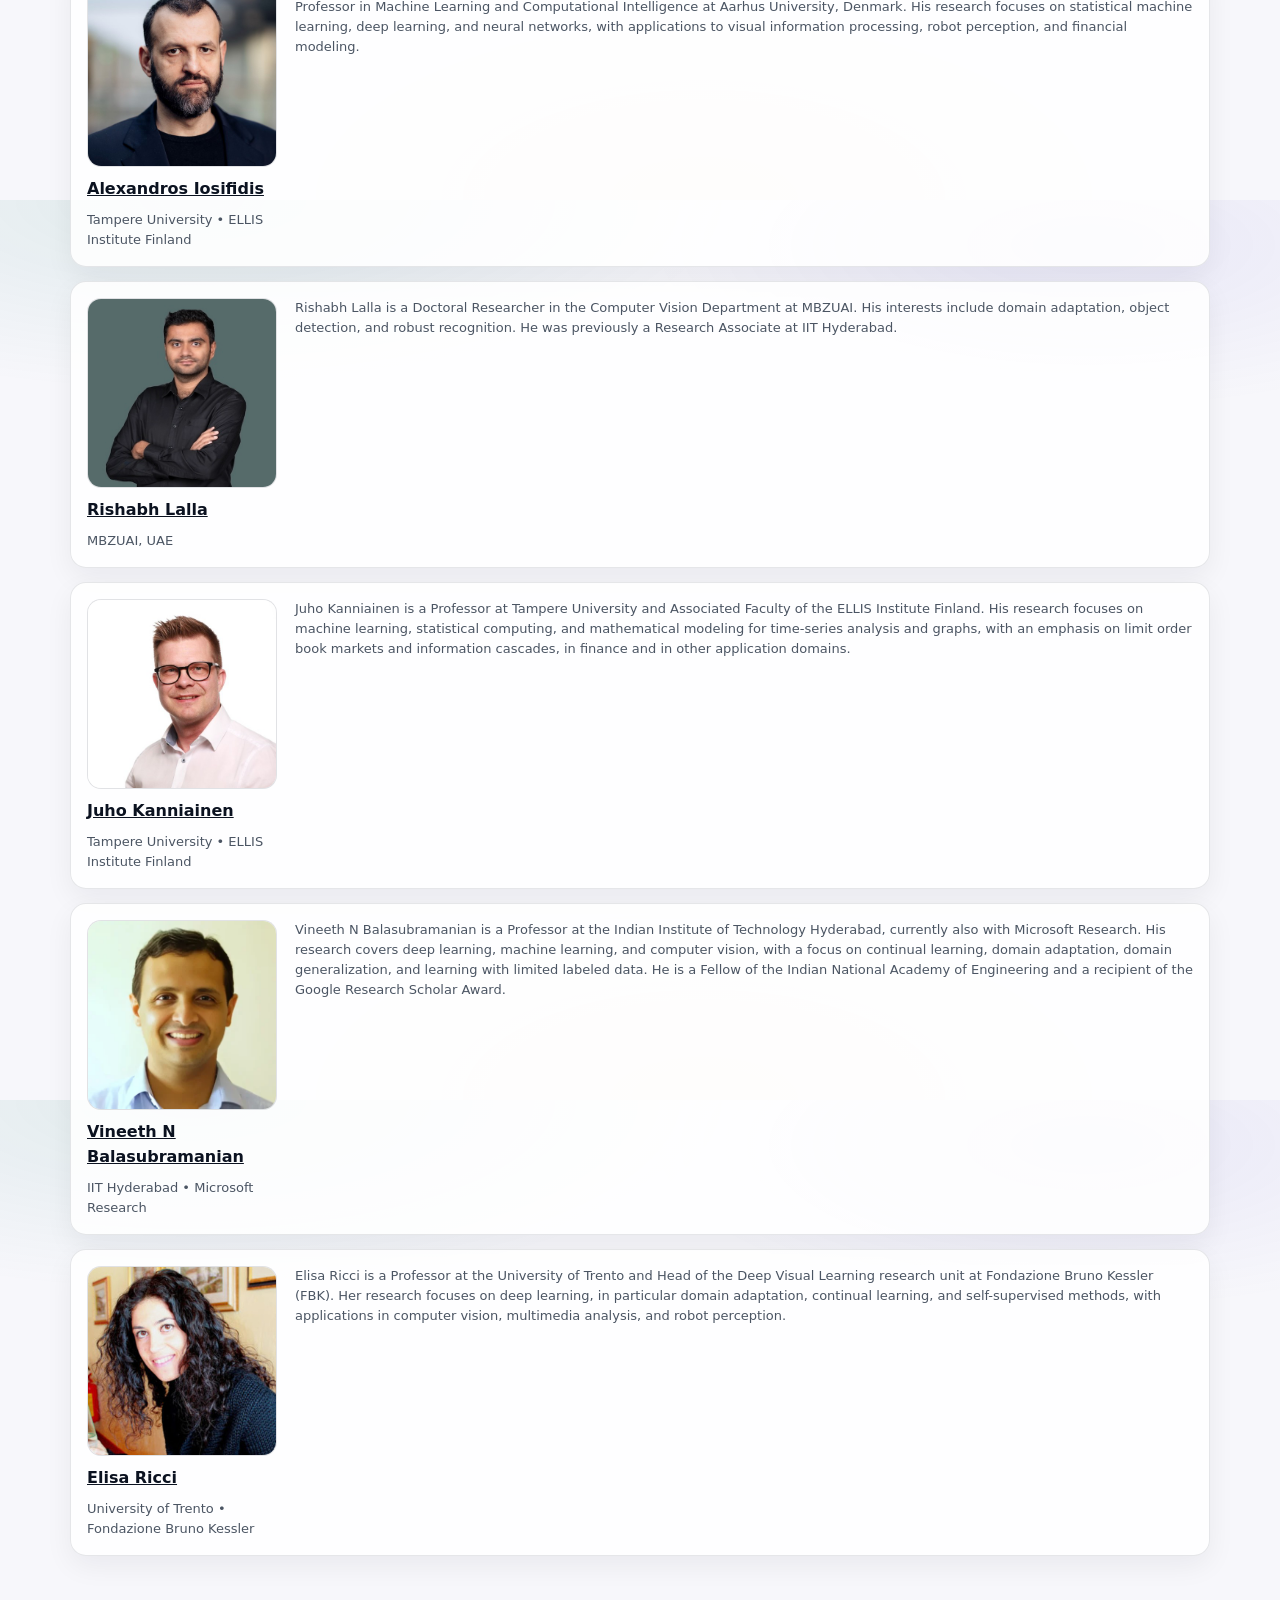
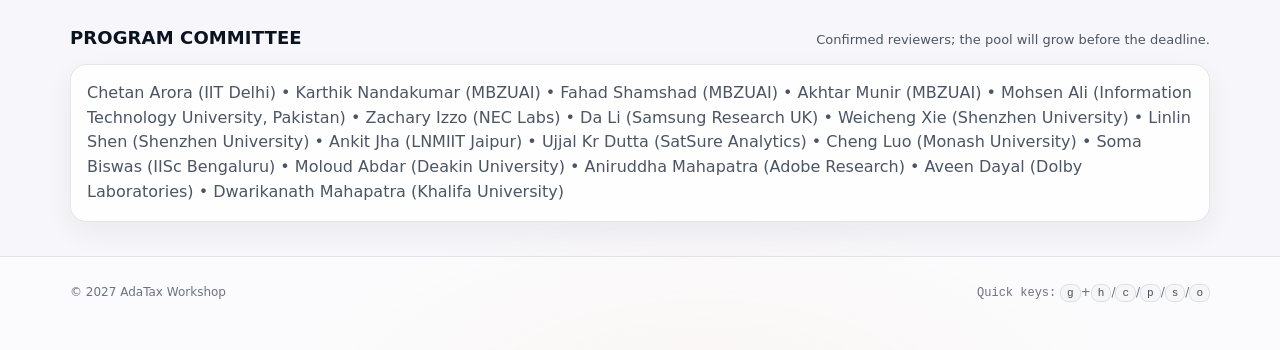
==== commit 048f2f51: "Add photos for all speakers and organizers Replace initials placeholders with 512x512 headshots from" ====
--- a/organizers.html
+++ b/organizers.html
@@ -59,14 +59,14 @@
 <h2>Organizing Committee</h2>
 </div>
 <div class="grid cols1">
-<div class="card"><div class="cardPad"><div class="orgRow"><div class="orgLeft"><div class="orgPhoto"><img alt="Hao Dong" src="images/people/hao-dong.svg"/></div><div class="orgMeta"><h3><a class="nameLink" href="https://donghao51.github.io/" rel="noopener" target="_blank">Hao Dong</a></h3><div class="aff">ELLIS Institute Finland • Tampere University</div></div></div><div class="orgBio"><p>Hao Dong is a Principal Investigator at ELLIS Institute Finland and an Assistant Professor at Tampere University. He received his Ph.D. from ETH Zurich. His research focuses on robust, reliable, and adaptive machine learning, in particular on how foundation models and agentic systems can adapt and generalize safely to new environments, with applications in robotics, healthcare, and industrial monitoring.</p></div></div></div></div>
+<div class="card"><div class="cardPad"><div class="orgRow"><div class="orgLeft"><div class="orgPhoto"><img alt="Hao Dong" src="images/people/hao-dong.jpg"/></div><div class="orgMeta"><h3><a class="nameLink" href="https://donghao51.github.io/" rel="noopener" target="_blank">Hao Dong</a></h3><div class="aff">ELLIS Institute Finland • Tampere University</div></div></div><div class="orgBio"><p>Hao Dong is a Principal Investigator at ELLIS Institute Finland and an Assistant Professor at Tampere University. He received his Ph.D. from ETH Zurich. His research focuses on robust, reliable, and adaptive machine learning, in particular on how foundation models and agentic systems can adapt and generalize safely to new environments, with applications in robotics, healthcare, and industrial monitoring.</p></div></div></div></div>
 <div class="card"><div class="cardPad"><div class="orgRow"><div class="orgLeft"><div class="orgPhoto"><img alt="Muhammad Haris Khan" src="images/people/muhammad-haris-khan.jpg"/></div><div class="orgMeta"><h3><a class="nameLink" href="https://m-haris-khan.com/" rel="noopener" target="_blank">Muhammad Haris Khan</a></h3><div class="aff">MBZUAI, UAE</div></div></div><div class="orgBio"><p>Muhammad Haris Khan is an Associate Professor at the Mohamed Bin Zayed University of Artificial Intelligence (MBZUAI), Abu Dhabi. Before joining MBZUAI he was a Research Scientist at the Inception Institute of Artificial Intelligence. His work is organized around visual robustness and generalization under distribution shift, reliable prediction through calibration and uncertainty estimation, and label-efficient, scalable learning for resource-conscious vision systems.</p></div></div></div></div>
-<div class="card"><div class="cardPad"><div class="orgRow"><div class="orgLeft"><div class="orgPhoto"><img alt="Olga Fink" src="images/people/olga-fink.svg"/></div><div class="orgMeta"><h3><a class="nameLink" href="https://people.epfl.ch/olga.fink?lang=en" rel="noopener" target="_blank">Olga Fink</a></h3><div class="aff">EPFL, Switzerland</div></div></div><div class="orgBio"><p>Olga Fink is an Associate Professor at EPFL, where she heads the Intelligent Maintenance and Operations Systems laboratory. Her research focuses on physics-informed machine learning, graph neural networks, foundation models for engineering systems, uncertainty quantification, and trustworthy AI for industrial and critical-infrastructure applications. She holds an ERC Consolidator Grant and is a Fellow of the Prognostics and Health Management Society.</p></div></div></div></div>
-<div class="card"><div class="cardPad"><div class="orgRow"><div class="orgLeft"><div class="orgPhoto"><img alt="Alexandros Iosifidis" src="images/people/alexandros-iosifidis.svg"/></div><div class="orgMeta"><h3><a class="nameLink" href="https://sites.google.com/view/iosifidis" rel="noopener" target="_blank">Alexandros Iosifidis</a></h3><div class="aff">Tampere University • ELLIS Institute Finland</div></div></div><div class="orgBio"><p>Alexandros Iosifidis is a Professor at Tampere University and Associated Faculty of the ELLIS Institute Finland. Before that he was a Professor in Machine Learning and Computational Intelligence at Aarhus University, Denmark. His research focuses on statistical machine learning, deep learning, and neural networks, with applications to visual information processing, robot perception, and financial modeling.</p></div></div></div></div>
+<div class="card"><div class="cardPad"><div class="orgRow"><div class="orgLeft"><div class="orgPhoto"><img alt="Olga Fink" src="images/people/olga-fink.jpg"/></div><div class="orgMeta"><h3><a class="nameLink" href="https://people.epfl.ch/olga.fink?lang=en" rel="noopener" target="_blank">Olga Fink</a></h3><div class="aff">EPFL, Switzerland</div></div></div><div class="orgBio"><p>Olga Fink is an Associate Professor at EPFL, where she heads the Intelligent Maintenance and Operations Systems laboratory. Her research focuses on physics-informed machine learning, graph neural networks, foundation models for engineering systems, uncertainty quantification, and trustworthy AI for industrial and critical-infrastructure applications. She holds an ERC Consolidator Grant and is a Fellow of the Prognostics and Health Management Society.</p></div></div></div></div>
+<div class="card"><div class="cardPad"><div class="orgRow"><div class="orgLeft"><div class="orgPhoto"><img alt="Alexandros Iosifidis" src="images/people/alexandros-iosifidis.jpg"/></div><div class="orgMeta"><h3><a class="nameLink" href="https://sites.google.com/view/iosifidis" rel="noopener" target="_blank">Alexandros Iosifidis</a></h3><div class="aff">Tampere University • ELLIS Institute Finland</div></div></div><div class="orgBio"><p>Alexandros Iosifidis is a Professor at Tampere University and Associated Faculty of the ELLIS Institute Finland. Before that he was a Professor in Machine Learning and Computational Intelligence at Aarhus University, Denmark. His research focuses on statistical machine learning, deep learning, and neural networks, with applications to visual information processing, robot perception, and financial modeling.</p></div></div></div></div>
 <div class="card"><div class="cardPad"><div class="orgRow"><div class="orgLeft"><div class="orgPhoto"><img alt="Rishabh Lalla" src="images/people/rishabh-lalla.jpg"/></div><div class="orgMeta"><h3><a class="nameLink" href="https://scholar.google.com/citations?user=XBQr2lwAAAAJ&amp;hl=en" rel="noopener" target="_blank">Rishabh Lalla</a></h3><div class="aff">MBZUAI, UAE</div></div></div><div class="orgBio"><p>Rishabh Lalla is a Doctoral Researcher in the Computer Vision Department at MBZUAI. His interests include domain adaptation, object detection, and robust recognition. He was previously a Research Associate at IIT Hyderabad.</p></div></div></div></div>
-<div class="card"><div class="cardPad"><div class="orgRow"><div class="orgLeft"><div class="orgPhoto"><img alt="Juho Kanniainen" src="images/people/juho-kanniainen.svg"/></div><div class="orgMeta"><h3><a class="nameLink" href="https://www.tuni.fi/fi/ihmiset/juho-kanniainen" rel="noopener" target="_blank">Juho Kanniainen</a></h3><div class="aff">Tampere University • ELLIS Institute Finland</div></div></div><div class="orgBio"><p>Juho Kanniainen is a Professor at Tampere University and Associated Faculty of the ELLIS Institute Finland. His research focuses on machine learning, statistical computing, and mathematical modeling for time-series analysis and graphs, with an emphasis on limit order book markets and information cascades, in finance and in other application domains.</p></div></div></div></div>
+<div class="card"><div class="cardPad"><div class="orgRow"><div class="orgLeft"><div class="orgPhoto"><img alt="Juho Kanniainen" src="images/people/juho-kanniainen.jpg"/></div><div class="orgMeta"><h3><a class="nameLink" href="https://www.tuni.fi/fi/ihmiset/juho-kanniainen" rel="noopener" target="_blank">Juho Kanniainen</a></h3><div class="aff">Tampere University • ELLIS Institute Finland</div></div></div><div class="orgBio"><p>Juho Kanniainen is a Professor at Tampere University and Associated Faculty of the ELLIS Institute Finland. His research focuses on machine learning, statistical computing, and mathematical modeling for time-series analysis and graphs, with an emphasis on limit order book markets and information cascades, in finance and in other application domains.</p></div></div></div></div>
 <div class="card"><div class="cardPad"><div class="orgRow"><div class="orgLeft"><div class="orgPhoto"><img alt="Vineeth N Balasubramanian" src="images/people/vineeth-balasubramanian.jpg"/></div><div class="orgMeta"><h3><a class="nameLink" href="https://people.iith.ac.in/vineethnb/" rel="noopener" target="_blank">Vineeth N Balasubramanian</a></h3><div class="aff">IIT Hyderabad • Microsoft Research</div></div></div><div class="orgBio"><p>Vineeth N Balasubramanian is a Professor at the Indian Institute of Technology Hyderabad, currently also with Microsoft Research. His research covers deep learning, machine learning, and computer vision, with a focus on continual learning, domain adaptation, domain generalization, and learning with limited labeled data. He is a Fellow of the Indian National Academy of Engineering and a recipient of the Google Research Scholar Award.</p></div></div></div></div>
-<div class="card"><div class="cardPad"><div class="orgRow"><div class="orgLeft"><div class="orgPhoto"><img alt="Elisa Ricci" src="images/people/elisa-ricci.svg"/></div><div class="orgMeta"><h3><a class="nameLink" href="https://eliricci.eu/" rel="noopener" target="_blank">Elisa Ricci</a></h3><div class="aff">University of Trento • Fondazione Bruno Kessler</div></div></div><div class="orgBio"><p>Elisa Ricci is a Professor at the University of Trento and Head of the Deep Visual Learning research unit at Fondazione Bruno Kessler (FBK). Her research focuses on deep learning, in particular domain adaptation, continual learning, and self-supervised methods, with applications in computer vision, multimedia analysis, and robot perception.</p></div></div></div></div>
+<div class="card"><div class="cardPad"><div class="orgRow"><div class="orgLeft"><div class="orgPhoto"><img alt="Elisa Ricci" src="images/people/elisa-ricci.jpg"/></div><div class="orgMeta"><h3><a class="nameLink" href="https://eliricci.eu/" rel="noopener" target="_blank">Elisa Ricci</a></h3><div class="aff">University of Trento • Fondazione Bruno Kessler</div></div></div><div class="orgBio"><p>Elisa Ricci is a Professor at the University of Trento and Head of the Deep Visual Learning research unit at Fondazione Bruno Kessler (FBK). Her research focuses on deep learning, in particular domain adaptation, continual learning, and self-supervised methods, with applications in computer vision, multimedia analysis, and robot perception.</p></div></div></div></div>
 </div>
 </div>
 </section>
